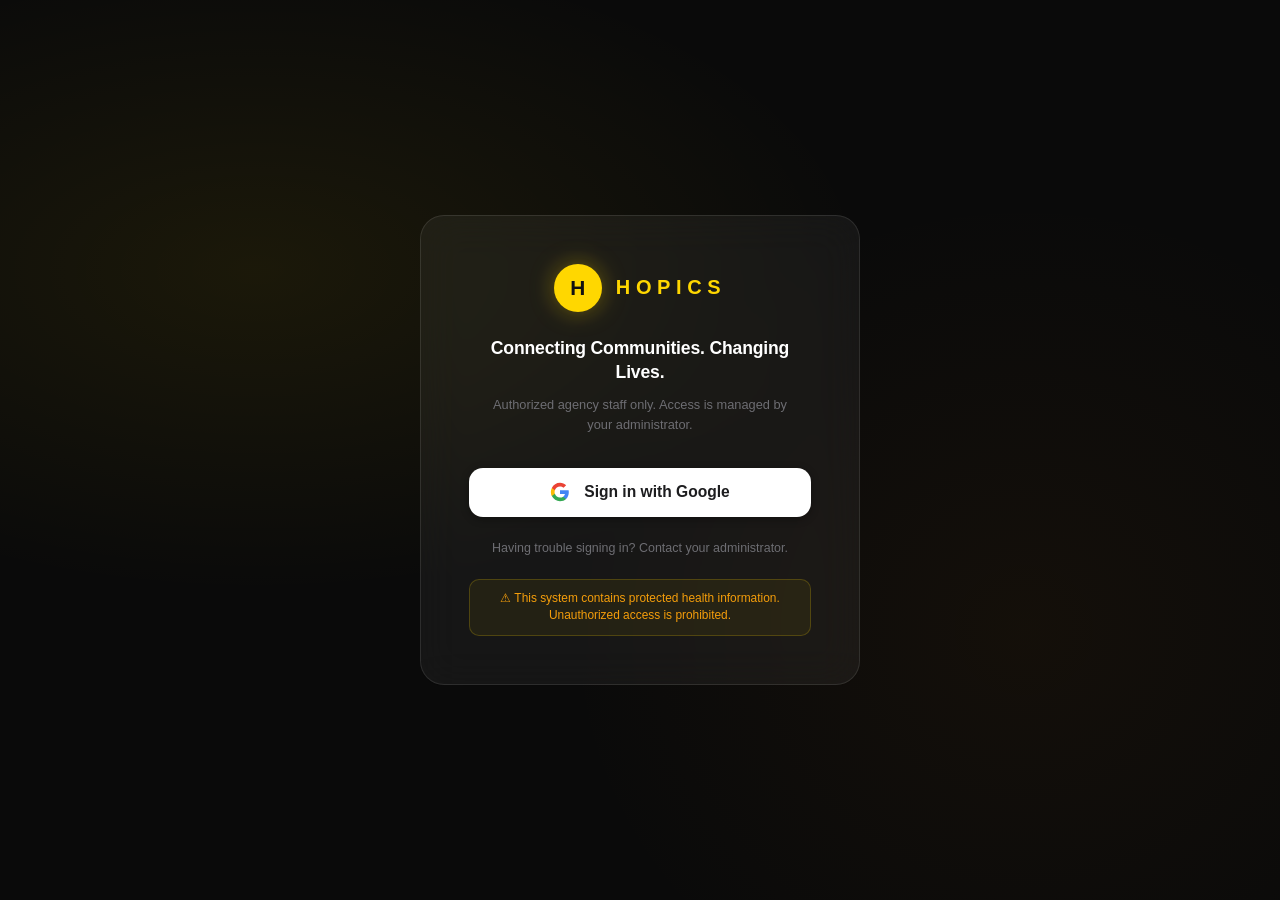
==== index.html @ f5865c45 "Add HOPICS Referral App with Google Sheets integration" ====
<!DOCTYPE html>
<html lang="en">
<head>
    <meta charset="UTF-8">
    <meta name="viewport" content="width=device-width, initial-scale=1.0">
    <title>HOPICS — Sign In</title>
    <link rel="stylesheet" href="styles.css">
    <style>
        /* ── Immersive Login ── */
        body.login-page {
            background: #0a0a0a;
            min-height: 100vh;
            display: flex;
            align-items: center;
            justify-content: center;
            position: relative;
            overflow: hidden;
        }

        .login-bg {
            position: fixed;
            inset: 0;
            background:
                radial-gradient(ellipse 80% 60% at 20% 30%, rgba(255,215,0,0.07) 0%, transparent 60%),
                radial-gradient(ellipse 60% 80% at 80% 70%, rgba(180,100,0,0.06) 0%, transparent 60%),
                #0a0a0a;
            animation: bgShift 12s ease-in-out infinite alternate;
            z-index: 0;
        }

        @keyframes bgShift {
            0%   { background-position: 0% 0%, 100% 100%; }
            33%  { background-position: 30% 20%, 70% 80%; }
            66%  { background-position: 60% 40%, 40% 60%; }
            100% { background-position: 20% 80%, 80% 20%; }
        }

        .login-card {
            position: relative;
            z-index: 1;
            width: 100%;
            max-width: 440px;
            margin: 2rem;
            backdrop-filter: blur(20px);
            -webkit-backdrop-filter: blur(20px);
            background: rgba(255, 255, 255, 0.05);
            border: 1px solid rgba(255, 255, 255, 0.1);
            border-radius: 24px;
            padding: 3rem;
            display: flex;
            flex-direction: column;
            align-items: center;
            gap: 0;
            animation: cardIn 0.5s cubic-bezier(0.22, 1, 0.36, 1) both;
        }

        @keyframes cardIn {
            from { opacity: 0; transform: translateY(20px) scale(0.97); }
            to   { opacity: 1; transform: translateY(0) scale(1); }
        }

        /* Brand */
        .login-brand {
            display: flex;
            align-items: center;
            gap: 0.875rem;
            margin-bottom: 1.5rem;
        }

        .login-brand-mark {
            width: 48px;
            height: 48px;
            border-radius: 50%;
            background: #ffd700;
            display: grid;
            place-items: center;
            font-weight: 800;
            font-size: 1.3rem;
            color: #111111;
            flex-shrink: 0;
            box-shadow: 0 0 24px rgba(255, 215, 0, 0.35);
        }

        .login-brand-text {
            font-size: 1.25rem;
            letter-spacing: 0.28em;
            color: #ffd700;
            font-weight: 700;
        }

        .login-tagline {
            font-size: 1.1rem;
            font-weight: 700;
            color: #ffffff;
            text-align: center;
            letter-spacing: -0.01em;
            line-height: 1.4;
            margin-bottom: 0.625rem;
        }

        .login-subtitle {
            font-size: 0.8rem;
            color: #6e6e73;
            text-align: center;
            line-height: 1.6;
            margin-bottom: 2rem;
            max-width: 320px;
        }

        /* Google Button */
        .btn-google-sso {
            width: 100%;
            padding: 0.9rem 1.25rem;
            border-radius: 14px;
            border: none;
            background: #ffffff;
            display: flex;
            align-items: center;
            justify-content: center;
            gap: 0.875rem;
            font-weight: 700;
            font-size: 0.975rem;
            color: #1d1d1f;
            cursor: pointer;
            transition: background 0.2s ease, box-shadow 0.2s ease, transform 0.15s ease;
            box-shadow: 0 2px 8px rgba(0, 0, 0, 0.3);
            margin-bottom: 1.5rem;
        }

        .btn-google-sso:hover {
            background: #f5f5f7;
            box-shadow: 0 4px 20px rgba(0, 0, 0, 0.4);
            transform: translateY(-1px);
        }

        .btn-google-sso:active {
            transform: translateY(0);
            box-shadow: 0 2px 8px rgba(0, 0, 0, 0.3);
        }

        .btn-google-sso:disabled {
            opacity: 0.6;
            cursor: not-allowed;
            transform: none;
        }

        /* Error message */
        .login-error {
            display: none;
            width: 100%;
            padding: 0.75rem 1rem;
            background: rgba(239, 68, 68, 0.12);
            border: 1px solid rgba(239, 68, 68, 0.3);
            border-radius: 10px;
            font-size: 0.825rem;
            color: #fca5a5;
            text-align: center;
            margin-bottom: 1rem;
        }

        .login-error.visible { display: block; }

        /* Loading state */
        .login-loading {
            display: none;
            width: 100%;
            padding: 0.75rem 1rem;
            background: rgba(255, 215, 0, 0.08);
            border: 1px solid rgba(255, 215, 0, 0.2);
            border-radius: 10px;
            font-size: 0.825rem;
            color: #ffd700;
            text-align: center;
            margin-bottom: 1rem;
        }

        .login-loading.visible { display: block; }

        /* Support text */
        .login-support {
            font-size: 0.78rem;
            color: #6e6e73;
            text-align: center;
            margin-bottom: 1.5rem;
        }

        /* HIPAA notice */
        .hipaa-notice {
            width: 100%;
            padding: 0.625rem 0.875rem;
            background: rgba(255, 215, 0, 0.06);
            border: 1px solid rgba(255, 215, 0, 0.2);
            border-radius: 10px;
            font-size: 0.745rem;
            color: #f59e0b;
            text-align: center;
            line-height: 1.5;
        }

        @media (max-width: 480px) {
            .login-card { padding: 2rem 1.5rem; margin: 1rem; }
        }
    </style>
    <script src="https://accounts.google.com/gsi/client" async></script>
</head>
<body class="login-page">
    <div class="login-bg"></div>

    <div class="login-card">
        <!-- Brand -->
        <div class="login-brand">
            <div class="login-brand-mark">H</div>
            <div class="login-brand-text">HOPICS</div>
        </div>

        <!-- Tagline -->
        <div class="login-tagline">Connecting Communities. Changing Lives.</div>
        <p class="login-subtitle">Authorized agency staff only. Access is managed by your administrator.</p>

        <!-- Loading / Error states -->
        <div class="login-loading" id="loginLoading">Verifying your account, please wait...</div>
        <div class="login-error" id="loginError"></div>

        <!-- Google Sign-In Button -->
        <button class="btn-google-sso" id="googleSignInBtn" type="button" onclick="triggerGoogleSignIn()">
            <svg width="20" height="20" viewBox="0 0 24 24" xmlns="http://www.w3.org/2000/svg" aria-hidden="true">
                <path d="M22.56 12.25c0-.78-.07-1.53-.2-2.25H12v4.26h5.92c-.26 1.37-1.04 2.53-2.21 3.31v2.77h3.57c2.08-1.92 3.28-4.74 3.28-8.09z" fill="#4285F4"/>
                <path d="M12 23c2.97 0 5.46-.98 7.28-2.66l-3.57-2.77c-.98.66-2.23 1.06-3.71 1.06-2.86 0-5.29-1.93-6.16-4.53H2.18v2.84C3.99 20.53 7.7 23 12 23z" fill="#34A853"/>
                <path d="M5.84 14.09c-.22-.66-.35-1.36-.35-2.09s.13-1.43.35-2.09V7.07H2.18C1.43 8.55 1 10.22 1 12s.43 3.45 1.18 4.93l3.66-2.84z" fill="#FBBC05"/>
                <path d="M12 5.38c1.62 0 3.06.56 4.21 1.64l3.15-3.15C17.45 2.09 14.97 1 12 1 7.7 1 3.99 3.47 2.18 7.07l3.66 2.84c.87-2.6 3.3-4.53 6.16-4.53z" fill="#EA4335"/>
            </svg>
            Sign in with Google
        </button>

        <!-- Support -->
        <p class="login-support">Having trouble signing in? Contact your administrator.</p>

        <!-- HIPAA Notice -->
        <div class="hipaa-notice">
            ⚠ This system contains protected health information. Unauthorized access is prohibited.
        </div>
    </div>

    <!-- Hidden Google One Tap / button container -->
    <div id="g_id_onload"
         data-client_id="YOUR_GOOGLE_CLIENT_ID.apps.googleusercontent.com"
         data-callback="handleCredentialResponse"
         data-auto_prompt="false">
    </div>
    <div class="g_id_signin"
         data-type="standard"
         data-size="large"
         data-theme="outline"
         data-text="sign_in_with"
         data-shape="rectangular"
         data-logo_alignment="left"
         style="display:none;">
    </div>

    <script>
        // ── Google Apps Script URL ──────────────────────────────────
        const GAS_URL = 'https://script.google.com/macros/s/AKfycbxivCGau_AAvXVPa20svMiZKRmm2IXqk6vT7KL_nmnCcIR8pz2wwUHekONomebDaM0L2w/exec';

        // ── Trigger Google Sign-In ──────────────────────────────────
        function triggerGoogleSignIn() {
            // Use the hidden Google button if GSI library loaded
            const gsiBtn = document.querySelector('.g_id_signin div[role="button"]');
            if (gsiBtn) {
                gsiBtn.click();
            } else {
                // Fallback: show loading and do mock for dev
                showLoading();
                setTimeout(function() {
                    mockSignIn('dev@gmail.com', 'Developer User', '');
                }, 800);
            }
        }

        // ── Handle credential response from Google ──────────────────
        function handleCredentialResponse(response) {
            try {
                // Decode JWT payload (base64url middle part)
                const parts = response.credential.split('.');
                const payload = JSON.parse(atob(parts[1].replace(/-/g, '+').replace(/_/g, '/')));

                const email   = payload.email   || '';
                const name    = payload.name    || '';
                const picture = payload.picture || '';

                // Store initial session
                sessionStorage.setItem('hopics_user', JSON.stringify({
                    email: email,
                    name: name,
                    picture: picture,
                    role: 'pending'
                }));

                showLoading();
                hideError();

                // Verify with backend
                verifyAccess(email, name, picture);
            } catch (err) {
                showError('Authentication error. Please try again.');
                console.error('JWT decode error:', err);
            }
        }

        // ── Verify access via Google Apps Script (JSONP) ────────────
        function verifyAccess(email, name, picture) {
            // Inject JSONP script tag
            const script = document.createElement('script');
            const cb     = 'onUserVerified';

            // Store context for callback
            window._pendingAuth = { email, name, picture };

            const src = GAS_URL +
                '?action=verifyUser' +
                '&email=' + encodeURIComponent(email) +
                '&callback=' + cb;

            script.src = src;
            script.onerror = function() {
                // Network error — fall back to mock
                fallbackVerify(email, name, picture);
            };

            // Timeout fallback after 6s
            const timeout = setTimeout(function() {
                fallbackVerify(email, name, picture);
            }, 6000);

            window._authTimeout = timeout;
            document.head.appendChild(script);
        }

        // ── JSONP callback ──────────────────────────────────────────
        function onUserVerified(data) {
            clearTimeout(window._authTimeout);
            const { email, name, picture } = window._pendingAuth || {};

            if (data && data.authorized) {
                const role = data.role || 'case_manager';
                const displayName = data.name || name;
                sessionStorage.setItem('hopics_user', JSON.stringify({
                    email, name: displayName, picture, role
                }));
                window.location.href = 'dashboard.html';
            } else {
                hideLoading();
                showError('Your account is not authorized. Contact your administrator.');
            }
        }

        // ── Fallback / dev mock verification ───────────────────────
        function fallbackVerify(email, name, picture) {
            clearTimeout(window._authTimeout);
            const isAuthorized = email.endsWith('@hopics.org') || email.endsWith('@gmail.com');

            if (isAuthorized) {
                sessionStorage.setItem('hopics_user', JSON.stringify({
                    email, name, picture, role: 'case_manager'
                }));
                setTimeout(function() {
                    window.location.href = 'dashboard.html';
                }, 500);
            } else {
                hideLoading();
                showError('Your account is not authorized. Contact your administrator.');
            }
        }

        // ── Dev shortcut (for testing without real OAuth) ───────────
        function mockSignIn(email, name, picture) {
            handleCredentialResponse({
                // Fake JWT: header.payload.signature
                credential: btoa('{}') + '.' +
                    btoa(JSON.stringify({ email, name, picture }))
                        .replace(/\+/g, '-').replace(/\//g, '_').replace(/=+$/, '') +
                    '.fakesig'
            });
        }

        // ── UI helpers ──────────────────────────────────────────────
        function showLoading() {
            document.getElementById('loginLoading').classList.add('visible');
            document.getElementById('googleSignInBtn').disabled = true;
        }

        function hideLoading() {
            document.getElementById('loginLoading').classList.remove('visible');
            document.getElementById('googleSignInBtn').disabled = false;
        }

        function showError(msg) {
            const el = document.getElementById('loginError');
            el.textContent = msg;
            el.classList.add('visible');
        }

        function hideError() {
            document.getElementById('loginError').classList.remove('visible');
        }

        // ── If already signed in, skip to dashboard ─────────────────
        (function() {
            const sess = JSON.parse(sessionStorage.getItem('hopics_user') || '{}');
            if (sess.role && sess.role !== 'pending') {
                window.location.replace('dashboard.html');
            }
        })();
    </script>
</body>
</html>
---- styles.css ----
/* ── Design System Custom Properties ── */
:root {
    --gold: #ffd700;
    --gold-dim: rgba(255, 215, 0, 0.12);
    --surface: #ffffff;
    --bg: #f5f5f7;
    --text: #1d1d1f;
    --text-2: #6e6e73;
    --border: #d2d2d7;
    --radius-sm: 10px;
    --radius-md: 14px;
    --radius-lg: 20px;
    --shadow-sm: 0 1px 2px rgba(0,0,0,0.05), 0 4px 16px rgba(0,0,0,0.04);
    --shadow-md: 0 4px 24px rgba(0,0,0,0.1);
    --shadow-lg: 0 12px 48px rgba(0,0,0,0.16);
    --transition: all 0.2s ease;
}

/* ── Reset ── */
*, *::before, *::after {
    margin: 0;
    padding: 0;
    box-sizing: border-box;
}

body {
    font-family: -apple-system, BlinkMacSystemFont, 'Inter', 'Segoe UI', sans-serif;
    background: #f5f5f7;
    color: #1d1d1f;
    min-height: 100vh;
    -webkit-font-smoothing: antialiased;
}

a { text-decoration: none; color: inherit; }
button, input, select, textarea { font: inherit; }

/* ── Auth Layout ── */
.page {
    min-height: 100vh;
    display: grid;
    grid-template-columns: minmax(320px, 1fr) minmax(400px, 1fr);
}

/* ── App Shell ── */
.app-shell {
    min-height: 100vh;
    display: grid;
    grid-template-columns: 240px 1fr;
}

/* ── Hero Panel ── */
.hero {
    position: relative;
    background: #111111;
    color: #ffffff;
    padding: 4rem 3rem;
    display: flex;
    flex-direction: column;
    justify-content: center;
    overflow: hidden;
}

.hero::before,
.hero::after {
    content: '';
    position: absolute;
    border-radius: 50%;
    opacity: 0.14;
}

.hero::before {
    width: 260px;
    height: 260px;
    background: #b59c00;
    top: 0;
    left: -8rem;
}

.hero::after {
    width: 340px;
    height: 340px;
    background: #624f00;
    bottom: -6rem;
    right: -7rem;
}

.hero-inner {
    position: relative;
    max-width: 440px;
    z-index: 1;
}

/* ── Brand ── */
.brand {
    display: flex;
    align-items: center;
    gap: 0.75rem;
    margin-bottom: 2.5rem;
}

.brand-mark {
    width: 40px;
    height: 40px;
    border-radius: 50%;
    background: #ffd700;
    display: grid;
    place-items: center;
    font-weight: 800;
    font-size: 1rem;
    color: #111111;
    flex-shrink: 0;
}

.brand-text {
    font-size: 1.05rem;
    letter-spacing: 0.24em;
    color: #ffd700;
    font-weight: 700;
}

.hero-title {
    font-size: clamp(2.2rem, 3vw, 3.6rem);
    line-height: 1.08;
    font-weight: 800;
    letter-spacing: -0.025em;
    margin-bottom: 1.25rem;
}

.hero-copy {
    font-size: 0.95rem;
    line-height: 1.8;
    color: #a1a1a6;
    max-width: 380px;
}

/* ── Form Panel ── */
.form-panel {
    background: #ffffff;
    padding: 4rem 3rem;
    display: flex;
    align-items: center;
    justify-content: center;
}

.form-card {
    width: 100%;
    max-width: 400px;
    display: flex;
    flex-direction: column;
    gap: 1.25rem;
}

.form-card h1 {
    font-size: 1.875rem;
    font-weight: 700;
    letter-spacing: -0.025em;
    color: #1d1d1f;
    margin-bottom: 0.2rem;
}

.form-card .subtitle {
    color: #6e6e73;
    font-size: 0.95rem;
    margin-top: 0.25rem;
}

/* ── Google Button ── */
.button-google {
    width: 100%;
    padding: 0.875rem 1rem;
    border-radius: 12px;
    border: 1px solid #d2d2d7;
    background: #ffffff;
    display: flex;
    align-items: center;
    justify-content: center;
    gap: 0.75rem;
    font-weight: 600;
    font-size: 0.925rem;
    color: #1d1d1f;
    cursor: pointer;
    transition: background 0.2s ease, box-shadow 0.2s ease;
}

.button-google:hover {
    background: #f5f5f7;
    box-shadow: 0 2px 10px rgba(0, 0, 0, 0.06);
}

/* ── Divider ── */
.divider {
    display: flex;
    align-items: center;
    gap: 0.875rem;
    color: #aeaeb2;
    font-size: 0.82rem;
    letter-spacing: 0.04em;
    text-transform: uppercase;
}

.divider::before,
.divider::after {
    content: '';
    flex: 1;
    height: 1px;
    background: #e5e5ea;
}

/* ── Input Fields ── */
.input-group {
    display: grid;
    gap: 0.5rem;
}

.input-label {
    font-size: 0.875rem;
    font-weight: 600;
    color: #1d1d1f;
}

.input-field {
    width: 100%;
    padding: 0.875rem 1rem;
    border-radius: 12px;
    border: 1px solid #d2d2d7;
    background: #f5f5f7;
    font-size: 0.95rem;
    color: #1d1d1f;
    transition: border-color 0.2s ease, box-shadow 0.2s ease, background 0.2s ease;
    appearance: none;
}

.input-field::placeholder { color: #aeaeb2; }

.input-field:focus {
    outline: none;
    border-color: #ffd700;
    background: #ffffff;
    box-shadow: 0 0 0 3px rgba(255, 215, 0, 0.18);
}

textarea.input-field {
    resize: vertical;
    min-height: 120px;
    line-height: 1.6;
}

select.input-field {
    background-image: url("data:image/svg+xml,%3Csvg xmlns='http://www.w3.org/2000/svg' width='16' height='16' viewBox='0 0 24 24' fill='none' stroke='%23aeaeb2' stroke-width='2.5' stroke-linecap='round' stroke-linejoin='round'%3E%3Cpolyline points='6 9 12 15 18 9'/%3E%3C/svg%3E");
    background-repeat: no-repeat;
    background-position: right 1rem center;
    padding-right: 2.75rem;
    cursor: pointer;
}

/* ── Password Toggle ── */
.password-wrapper { position: relative; }

.password-wrapper .input-field { padding-right: 3rem; }

.toggle-password {
    position: absolute;
    right: 0.875rem;
    top: 50%;
    transform: translateY(-50%);
    background: none;
    border: none;
    cursor: pointer;
    color: #aeaeb2;
    padding: 0.25rem;
    display: flex;
    align-items: center;
    transition: color 0.2s ease;
}

.toggle-password:hover { color: #1d1d1f; }

/* ── Inline Row ── */
.inline-row {
    display: flex;
    justify-content: space-between;
    align-items: center;
    gap: 0.5rem;
}

.text-link {
    font-size: 0.875rem;
    color: #6e6e73;
    font-weight: 500;
    transition: color 0.2s ease;
}

.text-link:hover { color: #1d1d1f; }

/* ── Primary CTA Button ── */
.sign-in {
    width: 100%;
    padding: 0.9rem;
    border: none;
    border-radius: 12px;
    background: #ffd700;
    color: #111111;
    font-weight: 700;
    font-size: 0.95rem;
    cursor: pointer;
    transition: background 0.2s ease, transform 0.15s ease, box-shadow 0.2s ease;
}

.sign-in:hover {
    background: #f5cc00;
    transform: translateY(-1px);
    box-shadow: 0 8px 24px rgba(245, 204, 0, 0.4);
}

.sign-in:active { transform: translateY(0); }

/* ── Footer Text ── */
.footer-text {
    font-size: 0.875rem;
    color: #6e6e73;
    text-align: center;
}

.footer-text a {
    color: #1d1d1f;
    font-weight: 600;
}

/* ── Password Strength ── */
.strength-bar {
    height: 3px;
    border-radius: 99px;
    background: #e5e5ea;
    overflow: hidden;
    margin-top: 0.5rem;
}

.strength-fill {
    height: 100%;
    border-radius: 99px;
    width: 0%;
    transition: width 0.3s ease, background 0.3s ease;
}

.strength-label {
    font-size: 0.775rem;
    color: #aeaeb2;
    margin-top: 0.35rem;
}

/* ── Checkbox ── */
.checkbox-row {
    display: flex;
    align-items: flex-start;
    gap: 0.75rem;
}

.checkbox-row input[type="checkbox"] {
    width: 17px;
    height: 17px;
    min-width: 17px;
    border-radius: 5px;
    accent-color: #ffd700;
    cursor: pointer;
    margin-top: 2px;
}

.checkbox-row label {
    font-size: 0.875rem;
    color: #6e6e73;
    line-height: 1.55;
    cursor: pointer;
}

.checkbox-row a {
    color: #1d1d1f;
    font-weight: 600;
    text-decoration: underline;
    text-underline-offset: 2px;
}

/* ── App Sidebar ── */
.app-sidebar {
    background: #111111;
    color: #ffffff;
    padding: 1.75rem 1rem;
    display: flex;
    flex-direction: column;
    gap: 0;
    position: sticky;
    top: 0;
    height: 100vh;
    overflow-y: auto;
}

.sidebar-brand {
    display: flex;
    align-items: center;
    gap: 0.75rem;
    padding: 0.25rem 0.75rem;
    margin-bottom: 2rem;
}

.sidebar-brand h2 {
    color: #ffd700;
    letter-spacing: 0.22em;
    font-size: 0.95rem;
    font-weight: 700;
}

.sidebar-nav {
    display: flex;
    flex-direction: column;
    gap: 0.2rem;
    flex: 1;
}

.sidebar-nav a {
    display: flex;
    align-items: center;
    gap: 0.75rem;
    padding: 0.75rem 1rem;
    border-radius: 10px;
    color: #aeaeb2;
    font-size: 0.875rem;
    font-weight: 500;
    transition: background 0.2s ease, color 0.2s ease;
}

.sidebar-nav a svg { flex-shrink: 0; opacity: 0.8; }

.sidebar-nav a:hover {
    background: rgba(255, 255, 255, 0.07);
    color: #ffffff;
}

.sidebar-nav a.active {
    background: #ffd700;
    color: #111111;
    font-weight: 600;
}

.sidebar-nav a.active svg { opacity: 1; }

.sidebar-section {
    margin-top: auto;
    padding-top: 1.5rem;
    border-top: 1px solid rgba(255, 255, 255, 0.07);
}

.sidebar-section .card {
    background: rgba(255, 255, 255, 0.05);
    border-radius: 12px;
    padding: 1.125rem;
    box-shadow: none;
}

.sidebar-section .card-title {
    font-size: 0.825rem;
    color: #ffffff;
    font-weight: 600;
}

.sidebar-section .card p {
    margin-top: 0.5rem;
    font-size: 0.8rem;
    color: #6e6e73;
    line-height: 1.65;
}

/* ── App Main ── */
.app-main {
    padding: 2.5rem;
    min-height: 100vh;
    overflow-y: auto;
}

/* ── Dashboard / Referral Header ── */
.dashboard-header,
.referral-header {
    display: flex;
    justify-content: space-between;
    align-items: flex-start;
    gap: 1rem;
    flex-wrap: wrap;
    margin-bottom: 2rem;
}

.dashboard-header h1,
.referral-header h1 {
    font-size: 1.75rem;
    font-weight: 700;
    letter-spacing: -0.025em;
    color: #1d1d1f;
}

.dashboard-header p,
.referral-header p {
    color: #6e6e73;
    margin-top: 0.3rem;
    font-size: 0.9rem;
}

/* ── Buttons ── */
.quick-actions {
    display: flex;
    gap: 0.625rem;
    flex-wrap: wrap;
    align-items: center;
}

.btn {
    padding: 0.625rem 1.125rem;
    border-radius: 10px;
    font-size: 0.875rem;
    font-weight: 600;
    cursor: pointer;
    border: none;
    transition: background 0.2s ease, box-shadow 0.2s ease, transform 0.15s ease;
    text-decoration: none;
    display: inline-flex;
    align-items: center;
    gap: 0.4rem;
    white-space: nowrap;
}

.btn:hover { transform: translateY(-1px); }
.btn:active { transform: translateY(0); }

.btn-primary {
    background: #ffd700;
    color: #111111;
}

.btn-primary:hover {
    background: #f5cc00;
    box-shadow: 0 6px 18px rgba(245, 204, 0, 0.4);
}

.btn-secondary {
    background: #ffffff;
    color: #1d1d1f;
    border: 1px solid #d2d2d7;
}

.btn-secondary:hover {
    background: #f5f5f7;
}

/* ── Stats Grid ── */
.stats-grid {
    display: grid;
    grid-template-columns: repeat(3, 1fr);
    gap: 1rem;
    margin-bottom: 1.5rem;
}

.stat-card {
    background: #ffffff;
    border-radius: 16px;
    padding: 1.5rem;
    box-shadow: 0 1px 2px rgba(0, 0, 0, 0.05), 0 4px 16px rgba(0, 0, 0, 0.04);
    transition: box-shadow 0.2s ease, transform 0.2s ease;
}

.stat-card:hover {
    box-shadow: 0 4px 20px rgba(0, 0, 0, 0.1);
    transform: translateY(-2px);
}

.stat-card h3 {
    font-size: 0.75rem;
    font-weight: 600;
    color: #aeaeb2;
    text-transform: uppercase;
    letter-spacing: 0.06em;
    margin-bottom: 0.75rem;
}

.card-value {
    font-size: 2rem;
    font-weight: 700;
    color: #1d1d1f;
    letter-spacing: -0.025em;
    line-height: 1;
}

/* ── Cards ── */
.card {
    background: #ffffff;
    border-radius: 16px;
    padding: 1.5rem;
    box-shadow: 0 1px 2px rgba(0, 0, 0, 0.05), 0 4px 16px rgba(0, 0, 0, 0.04);
}

.card-title {
    font-size: 1rem;
    font-weight: 700;
    color: #1d1d1f;
}

.card-grid {
    display: grid;
    grid-template-columns: repeat(3, 1fr);
    gap: 1rem;
}

/* ── Table ── */
.table-wrapper {
    overflow-x: auto;
    margin-top: 1rem;
}

.table {
    width: 100%;
    border-collapse: collapse;
    font-size: 0.9rem;
}

.table th {
    padding: 0.75rem 1rem;
    text-align: left;
    font-size: 0.75rem;
    font-weight: 600;
    color: #aeaeb2;
    text-transform: uppercase;
    letter-spacing: 0.06em;
    border-bottom: 1px solid #e5e5ea;
    white-space: nowrap;
}

.table td {
    padding: 1rem;
    border-bottom: 1px solid #f5f5f7;
    color: #1d1d1f;
    vertical-align: middle;
}

.table tr:last-child td { border-bottom: none; }

.table tbody tr { transition: background 0.15s ease; }

.table tbody tr:hover { background: #f5f5f7; }

/* ── Status Pills ── */
.status-pill {
    display: inline-flex;
    align-items: center;
    padding: 0.3rem 0.75rem;
    border-radius: 99px;
    font-size: 0.775rem;
    font-weight: 600;
    white-space: nowrap;
}

.status-pending  { background: #fff8e1; color: #b45309; }
.status-progress { background: #e0f2fe; color: #0369a1; }
.status-completed { background: #dcfce7; color: #166534; }
.status-closed   { background: #fee2e2; color: #991b1b; }

/* ── Referral Form ── */
.referral-form {
    background: #ffffff;
    border-radius: 16px;
    padding: 2rem 2.25rem;
    box-shadow: 0 1px 2px rgba(0, 0, 0, 0.05), 0 4px 16px rgba(0, 0, 0, 0.04);
    max-width: 860px;
}

.form-heading { margin-bottom: 2rem; }

.form-heading h2 {
    font-size: 1.375rem;
    font-weight: 700;
    letter-spacing: -0.025em;
    color: #1d1d1f;
}

.form-heading p {
    color: #6e6e73;
    margin-top: 0.35rem;
    font-size: 0.9rem;
}

.form-row {
    display: grid;
    grid-template-columns: repeat(2, 1fr);
    gap: 1.25rem;
}

.referral-form .input-group { margin-bottom: 1.25rem; }

/* ── Responsive ── */
@media (max-width: 1024px) {
    .page { grid-template-columns: 1fr; }
    .app-shell { grid-template-columns: 1fr; }

    .hero {
        min-height: 360px;
        padding: 3rem 2rem;
        justify-content: flex-start;
    }

    .form-panel { padding: 3rem 2rem; }

    .app-sidebar {
        height: auto;
        position: static;
        flex-direction: row;
        flex-wrap: wrap;
        align-items: center;
        padding: 1rem 1.25rem;
        gap: 1rem;
    }

    .sidebar-brand { margin-bottom: 0; }

    .sidebar-nav {
        flex-direction: row;
        flex: unset;
        gap: 0.25rem;
    }

    .sidebar-section { display: none; }

    .stats-grid,
    .card-grid { grid-template-columns: repeat(2, 1fr); }

    .form-row { grid-template-columns: 1fr; }

    .app-main { padding: 1.5rem; }
}

@media (max-width: 640px) {
    .hero { padding: 2.5rem 1.5rem; }
    .form-panel { padding: 2.5rem 1.5rem; }
    .stats-grid { grid-template-columns: 1fr; }
    .hero-title { font-size: 2.2rem; }
    .app-main { padding: 1.25rem; }
    .referral-form { padding: 1.5rem; }
    .sidebar-nav a span { display: none; }
}
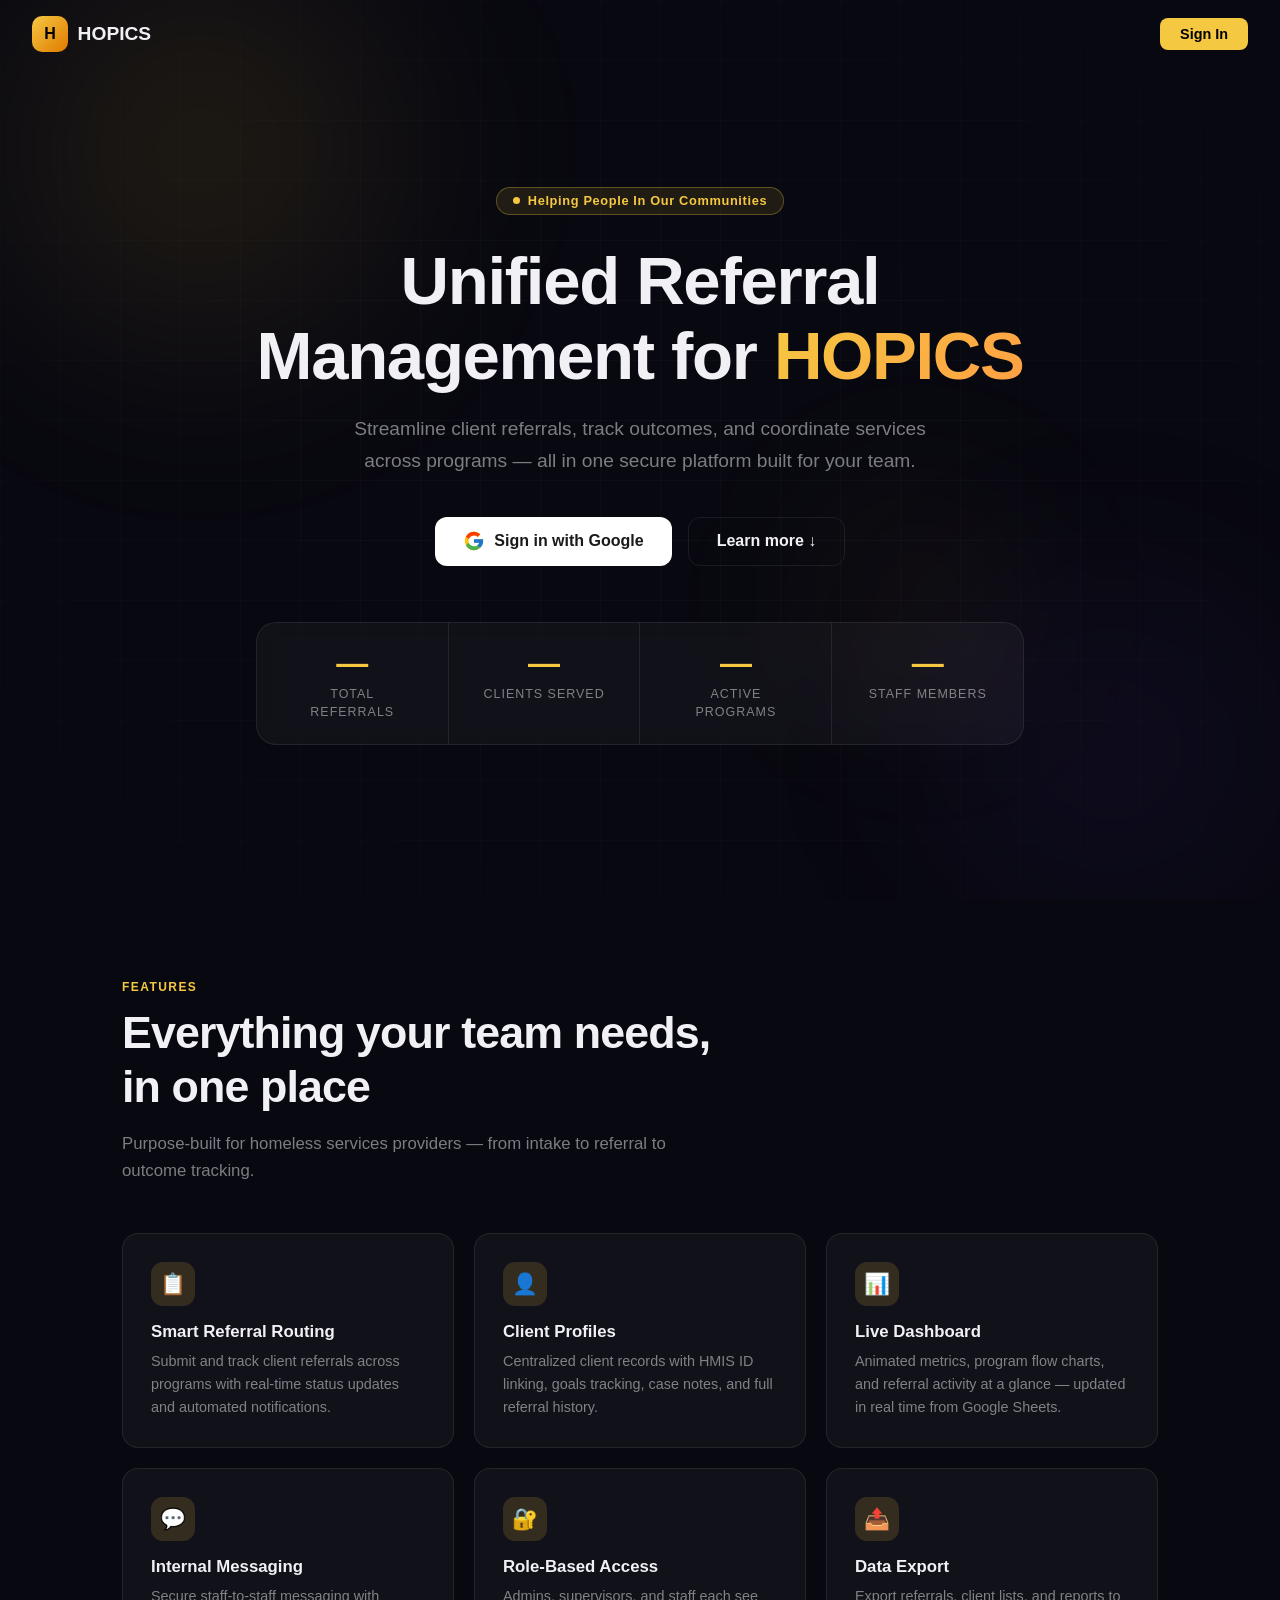
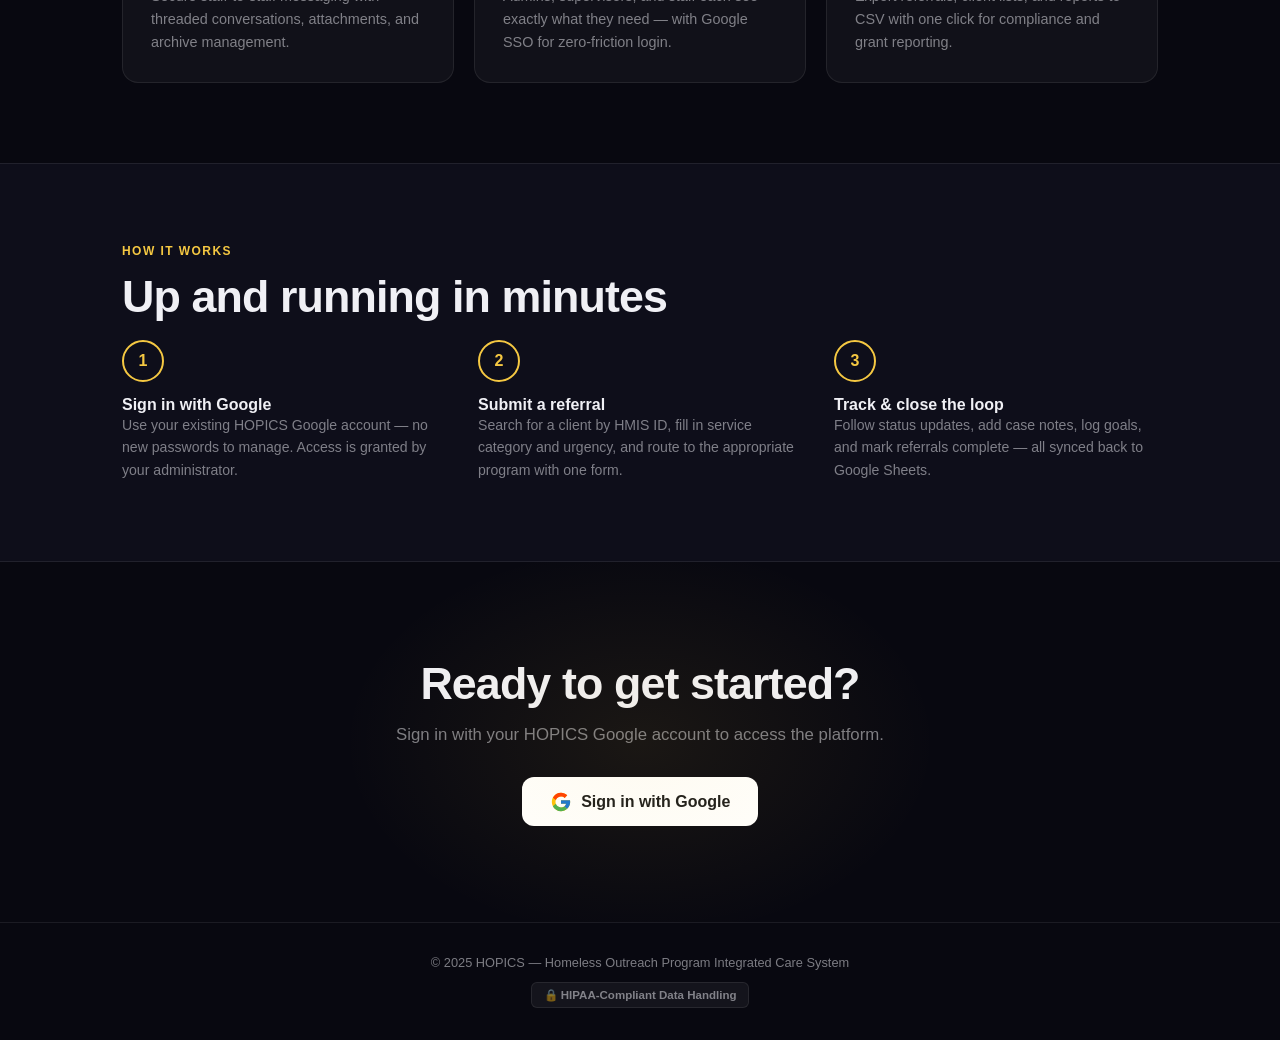
==== commit 2ff99314: "Add landing page, animated message icon, and GAS normalizeStatus fix - Replace index.html redirect w" ====
--- a/index.html
+++ b/index.html
@@ -3,413 +3,685 @@
 <head>
     <meta charset="UTF-8">
     <meta name="viewport" content="width=device-width, initial-scale=1.0">
-    <title>HOPICS — Sign In</title>
-    <link rel="stylesheet" href="styles.css">
+    <title>HOPICS Referral Platform</title>
     <style>
-        /* ── Immersive Login ── */
-        body.login-page {
-            background: #0a0a0a;
+        *, *::before, *::after { box-sizing: border-box; margin: 0; padding: 0; }
+
+        :root {
+            --gold: #f5c842;
+            --gold-dim: rgba(245,200,66,0.15);
+            --gold-glow: rgba(245,200,66,0.4);
+            --bg: #080810;
+            --bg2: #0e0e1a;
+            --card: rgba(255,255,255,0.04);
+            --border: rgba(255,255,255,0.08);
+            --text: #f0f0f5;
+            --muted: rgba(240,240,245,0.5);
+            --radius: 16px;
+        }
+
+        html { scroll-behavior: smooth; }
+
+        body {
+            font-family: -apple-system, BlinkMacSystemFont, 'Segoe UI', sans-serif;
+            background: var(--bg);
+            color: var(--text);
             min-height: 100vh;
-            display: flex;
+            overflow-x: hidden;
+        }
+
+        /* ── NAV ── */
+        nav {
+            position: fixed;
+            top: 0; left: 0; right: 0;
+            z-index: 100;
+            padding: 1rem 2rem;
+            display: flex;
+            align-items: center;
+            justify-content: space-between;
+            transition: background 0.3s, backdrop-filter 0.3s;
+        }
+        nav.scrolled {
+            background: rgba(8,8,16,0.85);
+            backdrop-filter: blur(20px);
+            border-bottom: 1px solid var(--border);
+        }
+        .nav-logo {
+            display: flex;
+            align-items: center;
+            gap: 0.6rem;
+            font-size: 1.2rem;
+            font-weight: 700;
+            color: var(--text);
+            text-decoration: none;
+        }
+        .nav-logo .logo-mark {
+            width: 36px; height: 36px;
+            background: linear-gradient(135deg, var(--gold), #e07a00);
+            border-radius: 10px;
+            display: flex; align-items: center; justify-content: center;
+            font-size: 1rem; font-weight: 900; color: #000;
+        }
+        .nav-cta {
+            background: var(--gold);
+            color: #000;
+            border: none;
+            border-radius: 8px;
+            padding: 0.5rem 1.25rem;
+            font-weight: 700;
+            font-size: 0.9rem;
+            cursor: pointer;
+            transition: transform 0.15s, box-shadow 0.15s;
+        }
+        .nav-cta:hover { transform: translateY(-1px); box-shadow: 0 4px 20px var(--gold-glow); }
+
+        /* ── HERO ── */
+        .hero {
+            position: relative;
+            min-height: 100vh;
+            display: flex;
+            flex-direction: column;
             align-items: center;
             justify-content: center;
+            text-align: center;
+            padding: 6rem 2rem 4rem;
+            overflow: hidden;
+        }
+
+        /* Ambient orbs */
+        .orb {
+            position: absolute;
+            border-radius: 50%;
+            filter: blur(80px);
+            pointer-events: none;
+        }
+        .orb-1 {
+            width: 600px; height: 600px;
+            background: radial-gradient(circle, rgba(245,200,66,0.12), transparent 70%);
+            top: -150px; left: -100px;
+            animation: orbDrift1 18s ease-in-out infinite alternate;
+        }
+        .orb-2 {
+            width: 500px; height: 500px;
+            background: radial-gradient(circle, rgba(100,60,200,0.1), transparent 70%);
+            bottom: -100px; right: -80px;
+            animation: orbDrift2 22s ease-in-out infinite alternate;
+        }
+        .orb-3 {
+            width: 300px; height: 300px;
+            background: radial-gradient(circle, rgba(245,200,66,0.08), transparent 70%);
+            top: 50%; left: 60%;
+            animation: orbDrift3 15s ease-in-out infinite alternate;
+        }
+
+        /* Grid texture */
+        .hero::before {
+            content: '';
+            position: absolute;
+            inset: 0;
+            background-image:
+                linear-gradient(rgba(255,255,255,0.025) 1px, transparent 1px),
+                linear-gradient(90deg, rgba(255,255,255,0.025) 1px, transparent 1px);
+            background-size: 60px 60px;
+            mask-image: radial-gradient(ellipse 80% 80% at 50% 50%, black 30%, transparent 100%);
+            pointer-events: none;
+        }
+
+        /* Canvas placeholder for user's graphics */
+        #hero-canvas {
+            position: absolute;
+            inset: 0;
+            width: 100%; height: 100%;
+            pointer-events: none;
+            opacity: 0.5;
+        }
+
+        .hero-content { position: relative; z-index: 2; max-width: 780px; }
+
+        .hero-badge {
+            display: inline-flex;
+            align-items: center;
+            gap: 0.5rem;
+            background: rgba(245,200,66,0.1);
+            border: 1px solid rgba(245,200,66,0.3);
+            border-radius: 100px;
+            padding: 0.35rem 1rem;
+            font-size: 0.8rem;
+            font-weight: 600;
+            color: var(--gold);
+            margin-bottom: 1.75rem;
+            letter-spacing: 0.05em;
+        }
+        .badge-dot {
+            width: 7px; height: 7px;
+            background: var(--gold);
+            border-radius: 50%;
+            animation: pulse 2s ease infinite;
+        }
+
+        .hero h1 {
+            font-size: clamp(2.4rem, 6vw, 4.2rem);
+            font-weight: 800;
+            line-height: 1.12;
+            letter-spacing: -0.02em;
+            margin-bottom: 1.25rem;
+        }
+        .hero h1 .accent {
+            background: linear-gradient(135deg, var(--gold) 0%, #ff9f43 100%);
+            -webkit-background-clip: text;
+            -webkit-text-fill-color: transparent;
+            background-clip: text;
+        }
+
+        .hero-sub {
+            font-size: clamp(1rem, 2.5vw, 1.2rem);
+            color: var(--muted);
+            line-height: 1.65;
+            max-width: 580px;
+            margin: 0 auto 2.5rem;
+        }
+
+        .hero-actions {
+            display: flex;
+            gap: 1rem;
+            justify-content: center;
+            flex-wrap: wrap;
+        }
+
+        .btn-primary {
+            display: flex;
+            align-items: center;
+            gap: 0.6rem;
+            background: #fff;
+            color: #1a1a1a;
+            border: none;
+            border-radius: 12px;
+            padding: 0.85rem 1.75rem;
+            font-size: 1rem;
+            font-weight: 700;
+            cursor: pointer;
+            transition: transform 0.15s, box-shadow 0.2s;
+            text-decoration: none;
+        }
+        .btn-primary:hover { transform: translateY(-2px); box-shadow: 0 8px 32px rgba(255,255,255,0.18); }
+        .btn-primary .g-icon {
+            width: 22px; height: 22px;
+            background: url("data:image/svg+xml,%3Csvg xmlns='http://www.w3.org/2000/svg' viewBox='0 0 48 48'%3E%3Cpath fill='%23FFC107' d='M43.611 20.083H42V20H24v8h11.303c-1.649 4.657-6.08 8-11.303 8-6.627 0-12-5.373-12-12s5.373-12 12-12c3.059 0 5.842 1.154 7.961 3.039l5.657-5.657C34.046 6.053 29.268 4 24 4 12.955 4 4 12.955 4 24s8.955 20 20 20 20-8.955 20-20c0-1.341-.138-2.65-.389-3.917z'/%3E%3Cpath fill='%23FF3D00' d='M6.306 14.691l6.571 4.819C14.655 15.108 19.001 12 24 12c3.059 0 5.842 1.154 7.961 3.039l5.657-5.657C34.046 6.053 29.268 4 24 4 16.318 4 9.656 8.337 6.306 14.691z'/%3E%3Cpath fill='%234CAF50' d='M24 44c5.166 0 9.86-1.977 13.409-5.192l-6.19-5.238A11.91 11.91 0 0124 36c-5.202 0-9.619-3.317-11.283-7.946l-6.522 5.025C9.505 39.556 16.227 44 24 44z'/%3E%3Cpath fill='%231976D2' d='M43.611 20.083H42V20H24v8h11.303a12.04 12.04 0 01-4.087 5.571l.003-.002 6.19 5.238C36.971 39.205 44 34 44 24c0-1.341-.138-2.65-.389-3.917z'/%3E%3C/svg%3E") center/contain no-repeat;
+            flex-shrink: 0;
+        }
+
+        .btn-secondary {
+            display: flex;
+            align-items: center;
+            gap: 0.5rem;
+            background: transparent;
+            color: var(--text);
+            border: 1px solid var(--border);
+            border-radius: 12px;
+            padding: 0.85rem 1.75rem;
+            font-size: 1rem;
+            font-weight: 600;
+            cursor: pointer;
+            transition: border-color 0.2s, background 0.2s;
+            text-decoration: none;
+        }
+        .btn-secondary:hover { border-color: rgba(245,200,66,0.4); background: var(--gold-dim); }
+
+        /* ── LIVE STATS ── */
+        .stats-bar {
+            position: relative; z-index: 2;
+            display: flex;
+            gap: 0;
+            margin-top: 3.5rem;
+            background: rgba(255,255,255,0.04);
+            border: 1px solid var(--border);
+            border-radius: 20px;
+            overflow: hidden;
+            backdrop-filter: blur(10px);
+        }
+        .stat-item {
+            flex: 1;
+            padding: 1.5rem 2rem;
+            text-align: center;
+            border-right: 1px solid var(--border);
+        }
+        .stat-item:last-child { border-right: none; }
+        .stat-num {
+            font-size: 2rem;
+            font-weight: 800;
+            color: var(--gold);
+            display: block;
+            line-height: 1;
+            margin-bottom: 0.35rem;
+        }
+        .stat-lbl {
+            font-size: 0.78rem;
+            color: var(--muted);
+            text-transform: uppercase;
+            letter-spacing: 0.08em;
+        }
+
+        /* ── FEATURES ── */
+        .section {
+            max-width: 1100px;
+            margin: 0 auto;
+            padding: 5rem 2rem;
+        }
+        .section-label {
+            font-size: 0.75rem;
+            font-weight: 700;
+            text-transform: uppercase;
+            letter-spacing: 0.12em;
+            color: var(--gold);
+            margin-bottom: 0.75rem;
+        }
+        .section-title {
+            font-size: clamp(1.8rem, 4vw, 2.8rem);
+            font-weight: 800;
+            line-height: 1.2;
+            letter-spacing: -0.02em;
+            margin-bottom: 1rem;
+        }
+        .section-sub {
+            color: var(--muted);
+            font-size: 1.05rem;
+            line-height: 1.65;
+            max-width: 560px;
+            margin-bottom: 3rem;
+        }
+
+        .features-grid {
+            display: grid;
+            grid-template-columns: repeat(auto-fit, minmax(300px, 1fr));
+            gap: 1.25rem;
+        }
+        .feature-card {
+            background: var(--card);
+            border: 1px solid var(--border);
+            border-radius: var(--radius);
+            padding: 1.75rem;
+            transition: border-color 0.25s, transform 0.25s;
             position: relative;
             overflow: hidden;
         }
-
-        .login-bg {
-            position: fixed;
-            inset: 0;
-            background:
-                radial-gradient(ellipse 80% 60% at 20% 30%, rgba(255,215,0,0.07) 0%, transparent 60%),
-                radial-gradient(ellipse 60% 80% at 80% 70%, rgba(180,100,0,0.06) 0%, transparent 60%),
-                #0a0a0a;
-            animation: bgShift 12s ease-in-out infinite alternate;
-            z-index: 0;
-        }
-
-        @keyframes bgShift {
-            0%   { background-position: 0% 0%, 100% 100%; }
-            33%  { background-position: 30% 20%, 70% 80%; }
-            66%  { background-position: 60% 40%, 40% 60%; }
-            100% { background-position: 20% 80%, 80% 20%; }
-        }
-
-        .login-card {
+        .feature-card::before {
+            content: '';
+            position: absolute;
+            top: 0; left: 0; right: 0;
+            height: 1px;
+            background: linear-gradient(90deg, transparent, var(--gold-glow), transparent);
+            opacity: 0;
+            transition: opacity 0.3s;
+        }
+        .feature-card:hover { border-color: rgba(245,200,66,0.3); transform: translateY(-3px); }
+        .feature-card:hover::before { opacity: 1; }
+        .feat-icon {
+            width: 44px; height: 44px;
+            background: var(--gold-dim);
+            border-radius: 12px;
+            display: flex; align-items: center; justify-content: center;
+            font-size: 1.3rem;
+            margin-bottom: 1rem;
+        }
+        .feature-card h3 {
+            font-size: 1.05rem;
+            font-weight: 700;
+            margin-bottom: 0.5rem;
+        }
+        .feature-card p {
+            font-size: 0.9rem;
+            color: var(--muted);
+            line-height: 1.6;
+        }
+
+        /* ── HOW IT WORKS ── */
+        .how-bg {
+            background: var(--bg2);
+            border-top: 1px solid var(--border);
+            border-bottom: 1px solid var(--border);
+        }
+        .steps {
+            display: grid;
+            grid-template-columns: repeat(auto-fit, minmax(260px, 1fr));
+            gap: 2rem;
+        }
+        .step {
+            display: flex;
+            flex-direction: column;
+            align-items: flex-start;
+            gap: 0.85rem;
+        }
+        .step-num {
+            width: 42px; height: 42px;
+            border-radius: 50%;
+            border: 2px solid var(--gold);
+            display: flex; align-items: center; justify-content: center;
+            font-size: 1rem;
+            font-weight: 800;
+            color: var(--gold);
+            flex-shrink: 0;
+        }
+        .step h3 {
+            font-size: 1rem;
+            font-weight: 700;
+        }
+        .step p {
+            font-size: 0.88rem;
+            color: var(--muted);
+            line-height: 1.6;
+        }
+
+        /* ── CTA ── */
+        .cta-section {
+            text-align: center;
+            padding: 6rem 2rem;
             position: relative;
-            z-index: 1;
-            width: 100%;
-            max-width: 440px;
-            margin: 2rem;
-            backdrop-filter: blur(20px);
-            -webkit-backdrop-filter: blur(20px);
-            background: rgba(255, 255, 255, 0.05);
-            border: 1px solid rgba(255, 255, 255, 0.1);
-            border-radius: 24px;
-            padding: 3rem;
-            display: flex;
-            flex-direction: column;
+            overflow: hidden;
+        }
+        .cta-section::before {
+            content: '';
+            position: absolute;
+            width: 600px; height: 400px;
+            background: radial-gradient(ellipse, rgba(245,200,66,0.08), transparent 70%);
+            top: 50%; left: 50%;
+            transform: translate(-50%, -50%);
+            pointer-events: none;
+        }
+        .cta-section h2 {
+            font-size: clamp(1.8rem, 4vw, 2.8rem);
+            font-weight: 800;
+            letter-spacing: -0.02em;
+            margin-bottom: 1rem;
+        }
+        .cta-section p {
+            color: var(--muted);
+            font-size: 1.05rem;
+            margin-bottom: 2rem;
+        }
+
+        /* ── FOOTER ── */
+        footer {
+            border-top: 1px solid var(--border);
+            padding: 2rem;
+            text-align: center;
+            color: var(--muted);
+            font-size: 0.8rem;
+        }
+        footer .hipaa-badge {
+            display: inline-flex;
             align-items: center;
-            gap: 0;
-            animation: cardIn 0.5s cubic-bezier(0.22, 1, 0.36, 1) both;
-        }
-
-        @keyframes cardIn {
-            from { opacity: 0; transform: translateY(20px) scale(0.97); }
-            to   { opacity: 1; transform: translateY(0) scale(1); }
-        }
-
-        /* Brand */
-        .login-brand {
-            display: flex;
-            align-items: center;
-            gap: 0.875rem;
-            margin-bottom: 1.5rem;
-        }
-
-        .login-brand-mark {
-            width: 48px;
-            height: 48px;
-            border-radius: 50%;
-            background: #ffd700;
-            display: grid;
-            place-items: center;
-            font-weight: 800;
-            font-size: 1.3rem;
-            color: #111111;
-            flex-shrink: 0;
-            box-shadow: 0 0 24px rgba(255, 215, 0, 0.35);
-        }
-
-        .login-brand-text {
-            font-size: 1.25rem;
-            letter-spacing: 0.28em;
-            color: #ffd700;
-            font-weight: 700;
-        }
-
-        .login-tagline {
-            font-size: 1.1rem;
-            font-weight: 700;
-            color: #ffffff;
-            text-align: center;
-            letter-spacing: -0.01em;
-            line-height: 1.4;
-            margin-bottom: 0.625rem;
-        }
-
-        .login-subtitle {
-            font-size: 0.8rem;
-            color: #6e6e73;
-            text-align: center;
-            line-height: 1.6;
-            margin-bottom: 2rem;
-            max-width: 320px;
-        }
-
-        /* Google Button */
-        .btn-google-sso {
-            width: 100%;
-            padding: 0.9rem 1.25rem;
-            border-radius: 14px;
-            border: none;
-            background: #ffffff;
-            display: flex;
-            align-items: center;
-            justify-content: center;
-            gap: 0.875rem;
-            font-weight: 700;
-            font-size: 0.975rem;
-            color: #1d1d1f;
-            cursor: pointer;
-            transition: background 0.2s ease, box-shadow 0.2s ease, transform 0.15s ease;
-            box-shadow: 0 2px 8px rgba(0, 0, 0, 0.3);
-            margin-bottom: 1.5rem;
-        }
-
-        .btn-google-sso:hover {
-            background: #f5f5f7;
-            box-shadow: 0 4px 20px rgba(0, 0, 0, 0.4);
-            transform: translateY(-1px);
-        }
-
-        .btn-google-sso:active {
-            transform: translateY(0);
-            box-shadow: 0 2px 8px rgba(0, 0, 0, 0.3);
-        }
-
-        .btn-google-sso:disabled {
-            opacity: 0.6;
-            cursor: not-allowed;
-            transform: none;
-        }
-
-        /* Error message */
-        .login-error {
-            display: none;
-            width: 100%;
-            padding: 0.75rem 1rem;
-            background: rgba(239, 68, 68, 0.12);
-            border: 1px solid rgba(239, 68, 68, 0.3);
-            border-radius: 10px;
-            font-size: 0.825rem;
-            color: #fca5a5;
-            text-align: center;
-            margin-bottom: 1rem;
-        }
-
-        .login-error.visible { display: block; }
-
-        /* Loading state */
-        .login-loading {
-            display: none;
-            width: 100%;
-            padding: 0.75rem 1rem;
-            background: rgba(255, 215, 0, 0.08);
-            border: 1px solid rgba(255, 215, 0, 0.2);
-            border-radius: 10px;
-            font-size: 0.825rem;
-            color: #ffd700;
-            text-align: center;
-            margin-bottom: 1rem;
-        }
-
-        .login-loading.visible { display: block; }
-
-        /* Support text */
-        .login-support {
-            font-size: 0.78rem;
-            color: #6e6e73;
-            text-align: center;
-            margin-bottom: 1.5rem;
-        }
-
-        /* HIPAA notice */
-        .hipaa-notice {
-            width: 100%;
-            padding: 0.625rem 0.875rem;
-            background: rgba(255, 215, 0, 0.06);
-            border: 1px solid rgba(255, 215, 0, 0.2);
-            border-radius: 10px;
-            font-size: 0.745rem;
-            color: #f59e0b;
-            text-align: center;
-            line-height: 1.5;
-        }
-
-        @media (max-width: 480px) {
-            .login-card { padding: 2rem 1.5rem; margin: 1rem; }
+            gap: 0.4rem;
+            background: rgba(255,255,255,0.05);
+            border: 1px solid var(--border);
+            border-radius: 6px;
+            padding: 0.3rem 0.7rem;
+            font-size: 0.72rem;
+            font-weight: 600;
+            color: var(--muted);
+            margin-top: 0.75rem;
+        }
+
+        /* ── ANIMATIONS ── */
+        @keyframes orbDrift1 { from { transform: translate(0,0) scale(1); } to { transform: translate(80px,50px) scale(1.15); } }
+        @keyframes orbDrift2 { from { transform: translate(0,0) scale(1); } to { transform: translate(-60px,-40px) scale(1.1); } }
+        @keyframes orbDrift3 { from { transform: translate(0,0); } to { transform: translate(-40px,30px); } }
+        @keyframes pulse {
+            0%, 100% { opacity: 1; transform: scale(1); }
+            50% { opacity: 0.5; transform: scale(0.8); }
+        }
+
+        .reveal { opacity: 0; transform: translateY(28px); transition: opacity 0.65s ease, transform 0.65s ease; }
+        .reveal.visible { opacity: 1; transform: none; }
+
+        @media (max-width: 640px) {
+            .stats-bar { flex-direction: column; }
+            .stat-item { border-right: none; border-bottom: 1px solid var(--border); }
+            .stat-item:last-child { border-bottom: none; }
         }
     </style>
-    <script src="https://accounts.google.com/gsi/client" async></script>
 </head>
-<body class="login-page">
-    <div class="login-bg"></div>
-
-    <div class="login-card">
-        <!-- Brand -->
-        <div class="login-brand">
-            <div class="login-brand-mark">H</div>
-            <div class="login-brand-text">HOPICS</div>
+<body>
+
+    <!-- NAV -->
+    <nav id="mainNav">
+        <a class="nav-logo" href="#">
+            <div class="logo-mark">H</div>
+            HOPICS
+        </a>
+        <button class="nav-cta" onclick="goToSignIn()">Sign In</button>
+    </nav>
+
+    <!-- HERO -->
+    <section class="hero">
+        <div class="orb orb-1"></div>
+        <div class="orb orb-2"></div>
+        <div class="orb orb-3"></div>
+
+        <!-- Canvas for user's dynamic graphics -->
+        <canvas id="hero-canvas"></canvas>
+
+        <div class="hero-content">
+            <div class="hero-badge">
+                <span class="badge-dot"></span>
+                Helping People In Our Communities
+            </div>
+
+            <h1>
+                Unified Referral<br>
+                Management for <span class="accent">HOPICS</span>
+            </h1>
+
+            <p class="hero-sub">
+                Streamline client referrals, track outcomes, and coordinate services
+                across programs — all in one secure platform built for your team.
+            </p>
+
+            <div class="hero-actions">
+                <button class="btn-primary" onclick="goToSignIn()">
+                    <span class="g-icon"></span>
+                    Sign in with Google
+                </button>
+                <a class="btn-secondary" href="#features">
+                    Learn more ↓
+                </a>
+            </div>
+
+            <!-- Live Stats -->
+            <div class="stats-bar reveal" id="statsBar">
+                <div class="stat-item">
+                    <span class="stat-num" id="sTotal">—</span>
+                    <span class="stat-lbl">Total Referrals</span>
+                </div>
+                <div class="stat-item">
+                    <span class="stat-num" id="sClients">—</span>
+                    <span class="stat-lbl">Clients Served</span>
+                </div>
+                <div class="stat-item">
+                    <span class="stat-num" id="sPrograms">—</span>
+                    <span class="stat-lbl">Active Programs</span>
+                </div>
+                <div class="stat-item">
+                    <span class="stat-num" id="sStaff">—</span>
+                    <span class="stat-lbl">Staff Members</span>
+                </div>
+            </div>
         </div>
-
-        <!-- Tagline -->
-        <div class="login-tagline">Connecting Communities. Changing Lives.</div>
-        <p class="login-subtitle">Authorized agency staff only. Access is managed by your administrator.</p>
-
-        <!-- Loading / Error states -->
-        <div class="login-loading" id="loginLoading">Verifying your account, please wait...</div>
-        <div class="login-error" id="loginError"></div>
-
-        <!-- Google Sign-In Button -->
-        <button class="btn-google-sso" id="googleSignInBtn" type="button" onclick="triggerGoogleSignIn()">
-            <svg width="20" height="20" viewBox="0 0 24 24" xmlns="http://www.w3.org/2000/svg" aria-hidden="true">
-                <path d="M22.56 12.25c0-.78-.07-1.53-.2-2.25H12v4.26h5.92c-.26 1.37-1.04 2.53-2.21 3.31v2.77h3.57c2.08-1.92 3.28-4.74 3.28-8.09z" fill="#4285F4"/>
-                <path d="M12 23c2.97 0 5.46-.98 7.28-2.66l-3.57-2.77c-.98.66-2.23 1.06-3.71 1.06-2.86 0-5.29-1.93-6.16-4.53H2.18v2.84C3.99 20.53 7.7 23 12 23z" fill="#34A853"/>
-                <path d="M5.84 14.09c-.22-.66-.35-1.36-.35-2.09s.13-1.43.35-2.09V7.07H2.18C1.43 8.55 1 10.22 1 12s.43 3.45 1.18 4.93l3.66-2.84z" fill="#FBBC05"/>
-                <path d="M12 5.38c1.62 0 3.06.56 4.21 1.64l3.15-3.15C17.45 2.09 14.97 1 12 1 7.7 1 3.99 3.47 2.18 7.07l3.66 2.84c.87-2.6 3.3-4.53 6.16-4.53z" fill="#EA4335"/>
-            </svg>
+    </section>
+
+    <!-- FEATURES -->
+    <section class="section" id="features">
+        <div class="section-label">Features</div>
+        <h2 class="section-title reveal">Everything your team needs,<br>in one place</h2>
+        <p class="section-sub reveal">Purpose-built for homeless services providers — from intake to referral to outcome tracking.</p>
+
+        <div class="features-grid">
+            <div class="feature-card reveal">
+                <div class="feat-icon">📋</div>
+                <h3>Smart Referral Routing</h3>
+                <p>Submit and track client referrals across programs with real-time status updates and automated notifications.</p>
+            </div>
+            <div class="feature-card reveal">
+                <div class="feat-icon">👤</div>
+                <h3>Client Profiles</h3>
+                <p>Centralized client records with HMIS ID linking, goals tracking, case notes, and full referral history.</p>
+            </div>
+            <div class="feature-card reveal">
+                <div class="feat-icon">📊</div>
+                <h3>Live Dashboard</h3>
+                <p>Animated metrics, program flow charts, and referral activity at a glance — updated in real time from Google Sheets.</p>
+            </div>
+            <div class="feature-card reveal">
+                <div class="feat-icon">💬</div>
+                <h3>Internal Messaging</h3>
+                <p>Secure staff-to-staff messaging with threaded conversations, attachments, and archive management.</p>
+            </div>
+            <div class="feature-card reveal">
+                <div class="feat-icon">🔐</div>
+                <h3>Role-Based Access</h3>
+                <p>Admins, supervisors, and staff each see exactly what they need — with Google SSO for zero-friction login.</p>
+            </div>
+            <div class="feature-card reveal">
+                <div class="feat-icon">📤</div>
+                <h3>Data Export</h3>
+                <p>Export referrals, client lists, and reports to CSV with one click for compliance and grant reporting.</p>
+            </div>
+        </div>
+    </section>
+
+    <!-- HOW IT WORKS -->
+    <div class="how-bg">
+        <section class="section">
+            <div class="section-label">How it works</div>
+            <h2 class="section-title reveal">Up and running in minutes</h2>
+            <div class="steps">
+                <div class="step reveal">
+                    <div class="step-num">1</div>
+                    <div>
+                        <h3>Sign in with Google</h3>
+                        <p>Use your existing HOPICS Google account — no new passwords to manage. Access is granted by your administrator.</p>
+                    </div>
+                </div>
+                <div class="step reveal">
+                    <div class="step-num">2</div>
+                    <div>
+                        <h3>Submit a referral</h3>
+                        <p>Search for a client by HMIS ID, fill in service category and urgency, and route to the appropriate program with one form.</p>
+                    </div>
+                </div>
+                <div class="step reveal">
+                    <div class="step-num">3</div>
+                    <div>
+                        <h3>Track &amp; close the loop</h3>
+                        <p>Follow status updates, add case notes, log goals, and mark referrals complete — all synced back to Google Sheets.</p>
+                    </div>
+                </div>
+            </div>
+        </section>
+    </div>
+
+    <!-- CTA -->
+    <section class="cta-section">
+        <h2 class="reveal">Ready to get started?</h2>
+        <p class="reveal">Sign in with your HOPICS Google account to access the platform.</p>
+        <button class="btn-primary reveal" onclick="goToSignIn()" style="margin: 0 auto; display:inline-flex;">
+            <span class="g-icon"></span>
             Sign in with Google
         </button>
-
-        <!-- Support -->
-        <p class="login-support">Having trouble signing in? Contact your administrator.</p>
-
-        <!-- HIPAA Notice -->
-        <div class="hipaa-notice">
-            ⚠ This system contains protected health information. Unauthorized access is prohibited.
-        </div>
-    </div>
-
-    <!-- Hidden Google One Tap / button container -->
-    <div id="g_id_onload"
-         data-client_id="YOUR_GOOGLE_CLIENT_ID.apps.googleusercontent.com"
-         data-callback="handleCredentialResponse"
-         data-auto_prompt="false">
-    </div>
-    <div class="g_id_signin"
-         data-type="standard"
-         data-size="large"
-         data-theme="outline"
-         data-text="sign_in_with"
-         data-shape="rectangular"
-         data-logo_alignment="left"
-         style="display:none;">
-    </div>
+    </section>
+
+    <!-- FOOTER -->
+    <footer>
+        <div>© 2025 HOPICS — Homeless Outreach Program Integrated Care System</div>
+        <div class="hipaa-badge">🔒 HIPAA-Compliant Data Handling</div>
+    </footer>
 
     <script>
-        // ── Google Apps Script URL ──────────────────────────────────
         const GAS_URL = 'https://script.google.com/macros/s/AKfycbxivCGau_AAvXVPa20svMiZKRmm2IXqk6vT7KL_nmnCcIR8pz2wwUHekONomebDaM0L2w/exec';
 
-        // ── Trigger Google Sign-In ──────────────────────────────────
-        function triggerGoogleSignIn() {
-            // Use the hidden Google button if GSI library loaded
-            const gsiBtn = document.querySelector('.g_id_signin div[role="button"]');
-            if (gsiBtn) {
-                gsiBtn.click();
-            } else {
-                // Fallback: show loading and do mock for dev
-                showLoading();
-                setTimeout(function() {
-                    mockSignIn('dev@gmail.com', 'Developer User', '');
-                }, 800);
+        // ── Nav scroll effect ──
+        window.addEventListener('scroll', function() {
+            document.getElementById('mainNav').classList.toggle('scrolled', window.scrollY > 40);
+        });
+
+        // ── Sign In ──
+        function goToSignIn() {
+            window.location.href = 'login.html';
+        }
+
+        // ── Scroll reveal ──
+        var observer = new IntersectionObserver(function(entries) {
+            entries.forEach(function(e) {
+                if (e.isIntersecting) { e.target.classList.add('visible'); observer.unobserve(e.target); }
+            });
+        }, { threshold: 0.12 });
+        document.querySelectorAll('.reveal').forEach(function(el) { observer.observe(el); });
+
+        // ── Animated counter ──
+        function animateCount(el, target) {
+            var start = 0;
+            var duration = 1600;
+            var startTime = null;
+            function step(ts) {
+                if (!startTime) startTime = ts;
+                var progress = Math.min((ts - startTime) / duration, 1);
+                var ease = 1 - Math.pow(1 - progress, 3);
+                el.textContent = Math.round(start + ease * (target - start)).toLocaleString();
+                if (progress < 1) requestAnimationFrame(step);
             }
-        }
-
-        // ── Handle credential response from Google ──────────────────
-        function handleCredentialResponse(response) {
-            try {
-                // Decode JWT payload (base64url middle part)
-                const parts = response.credential.split('.');
-                const payload = JSON.parse(atob(parts[1].replace(/-/g, '+').replace(/_/g, '/')));
-
-                const email   = payload.email   || '';
-                const name    = payload.name    || '';
-                const picture = payload.picture || '';
-
-                // Store initial session
-                sessionStorage.setItem('hopics_user', JSON.stringify({
-                    email: email,
-                    name: name,
-                    picture: picture,
-                    role: 'pending'
-                }));
-
-                showLoading();
-                hideError();
-
-                // Verify with backend
-                verifyAccess(email, name, picture);
-            } catch (err) {
-                showError('Authentication error. Please try again.');
-                console.error('JWT decode error:', err);
-            }
-        }
-
-        // ── Verify access via Google Apps Script (JSONP) ────────────
-        function verifyAccess(email, name, picture) {
-            // Inject JSONP script tag
-            const script = document.createElement('script');
-            const cb     = 'onUserVerified';
-
-            // Store context for callback
-            window._pendingAuth = { email, name, picture };
-
-            const src = GAS_URL +
-                '?action=verifyUser' +
-                '&email=' + encodeURIComponent(email) +
-                '&callback=' + cb;
-
-            script.src = src;
-            script.onerror = function() {
-                // Network error — fall back to mock
-                fallbackVerify(email, name, picture);
+            requestAnimationFrame(step);
+        }
+
+        // ── Load live stats ──
+        function loadStats() {
+            var cb = 'stats_' + Date.now();
+            window[cb] = function(data) {
+                delete window[cb];
+                if (!data || data.status !== 'ok') return;
+                var r = data.referrals || [];
+                var c = data.clients || [];
+                var p = data.programs || [];
+                var u = data.users || [];
+
+                // Trigger counter animations once stats bar is visible
+                var sBar = document.getElementById('statsBar');
+                var statsLoaded = false;
+                var io = new IntersectionObserver(function(entries) {
+                    if (entries[0].isIntersecting && !statsLoaded) {
+                        statsLoaded = true;
+                        animateCount(document.getElementById('sTotal'), r.length);
+                        animateCount(document.getElementById('sClients'), c.length);
+                        animateCount(document.getElementById('sPrograms'), p.filter(function(x){ return x.status !== 'inactive'; }).length || p.length);
+                        animateCount(document.getElementById('sStaff'), u.length);
+                        io.disconnect();
+                    }
+                }, { threshold: 0.3 });
+                io.observe(sBar);
+
+                // If already visible
+                var rect = sBar.getBoundingClientRect();
+                if (rect.top < window.innerHeight && !statsLoaded) {
+                    statsLoaded = true;
+                    animateCount(document.getElementById('sTotal'), r.length);
+                    animateCount(document.getElementById('sClients'), c.length);
+                    animateCount(document.getElementById('sPrograms'), p.filter(function(x){ return x.status !== 'inactive'; }).length || p.length);
+                    animateCount(document.getElementById('sStaff'), u.length);
+                }
             };
 
-            // Timeout fallback after 6s
-            const timeout = setTimeout(function() {
-                fallbackVerify(email, name, picture);
-            }, 6000);
-
-            window._authTimeout = timeout;
-            document.head.appendChild(script);
-        }
-
-        // ── JSONP callback ──────────────────────────────────────────
-        function onUserVerified(data) {
-            clearTimeout(window._authTimeout);
-            const { email, name, picture } = window._pendingAuth || {};
-
-            if (data && data.authorized) {
-                const role = data.role || 'case_manager';
-                const displayName = data.name || name;
-                sessionStorage.setItem('hopics_user', JSON.stringify({
-                    email, name: displayName, picture, role
-                }));
-                window.location.href = 'dashboard.html';
-            } else {
-                hideLoading();
-                showError('Your account is not authorized. Contact your administrator.');
-            }
-        }
-
-        // ── Fallback / dev mock verification ───────────────────────
-        function fallbackVerify(email, name, picture) {
-            clearTimeout(window._authTimeout);
-            const isAuthorized = email.endsWith('@hopics.org') || email.endsWith('@gmail.com');
-
-            if (isAuthorized) {
-                sessionStorage.setItem('hopics_user', JSON.stringify({
-                    email, name, picture, role: 'case_manager'
-                }));
-                setTimeout(function() {
-                    window.location.href = 'dashboard.html';
-                }, 500);
-            } else {
-                hideLoading();
-                showError('Your account is not authorized. Contact your administrator.');
-            }
-        }
-
-        // ── Dev shortcut (for testing without real OAuth) ───────────
-        function mockSignIn(email, name, picture) {
-            handleCredentialResponse({
-                // Fake JWT: header.payload.signature
-                credential: btoa('{}') + '.' +
-                    btoa(JSON.stringify({ email, name, picture }))
-                        .replace(/\+/g, '-').replace(/\//g, '_').replace(/=+$/, '') +
-                    '.fakesig'
-            });
-        }
-
-        // ── UI helpers ──────────────────────────────────────────────
-        function showLoading() {
-            document.getElementById('loginLoading').classList.add('visible');
-            document.getElementById('googleSignInBtn').disabled = true;
-        }
-
-        function hideLoading() {
-            document.getElementById('loginLoading').classList.remove('visible');
-            document.getElementById('googleSignInBtn').disabled = false;
-        }
-
-        function showError(msg) {
-            const el = document.getElementById('loginError');
-            el.textContent = msg;
-            el.classList.add('visible');
-        }
-
-        function hideError() {
-            document.getElementById('loginError').classList.remove('visible');
-        }
-
-        // ── If already signed in, skip to dashboard ─────────────────
-        (function() {
-            const sess = JSON.parse(sessionStorage.getItem('hopics_user') || '{}');
-            if (sess.role && sess.role !== 'pending') {
-                window.location.replace('dashboard.html');
-            }
-        })();
+            var s = document.createElement('script');
+            s.src = GAS_URL + '?action=landingStats&callback=' + cb;
+            s.onerror = function() { delete window[cb]; };
+            document.head.appendChild(s);
+            setTimeout(function() { if (window[cb]) { delete window[cb]; } }, 15000);
+        }
+
+        loadStats();
+
+        // ── Redirect if already signed in ──
+        try {
+            var sess = JSON.parse(sessionStorage.getItem('hopics_user') || 'null');
+            if (sess && sess.email) window.location.replace('dashboard.html');
+        } catch(e) {}
     </script>
 </body>
 </html>
